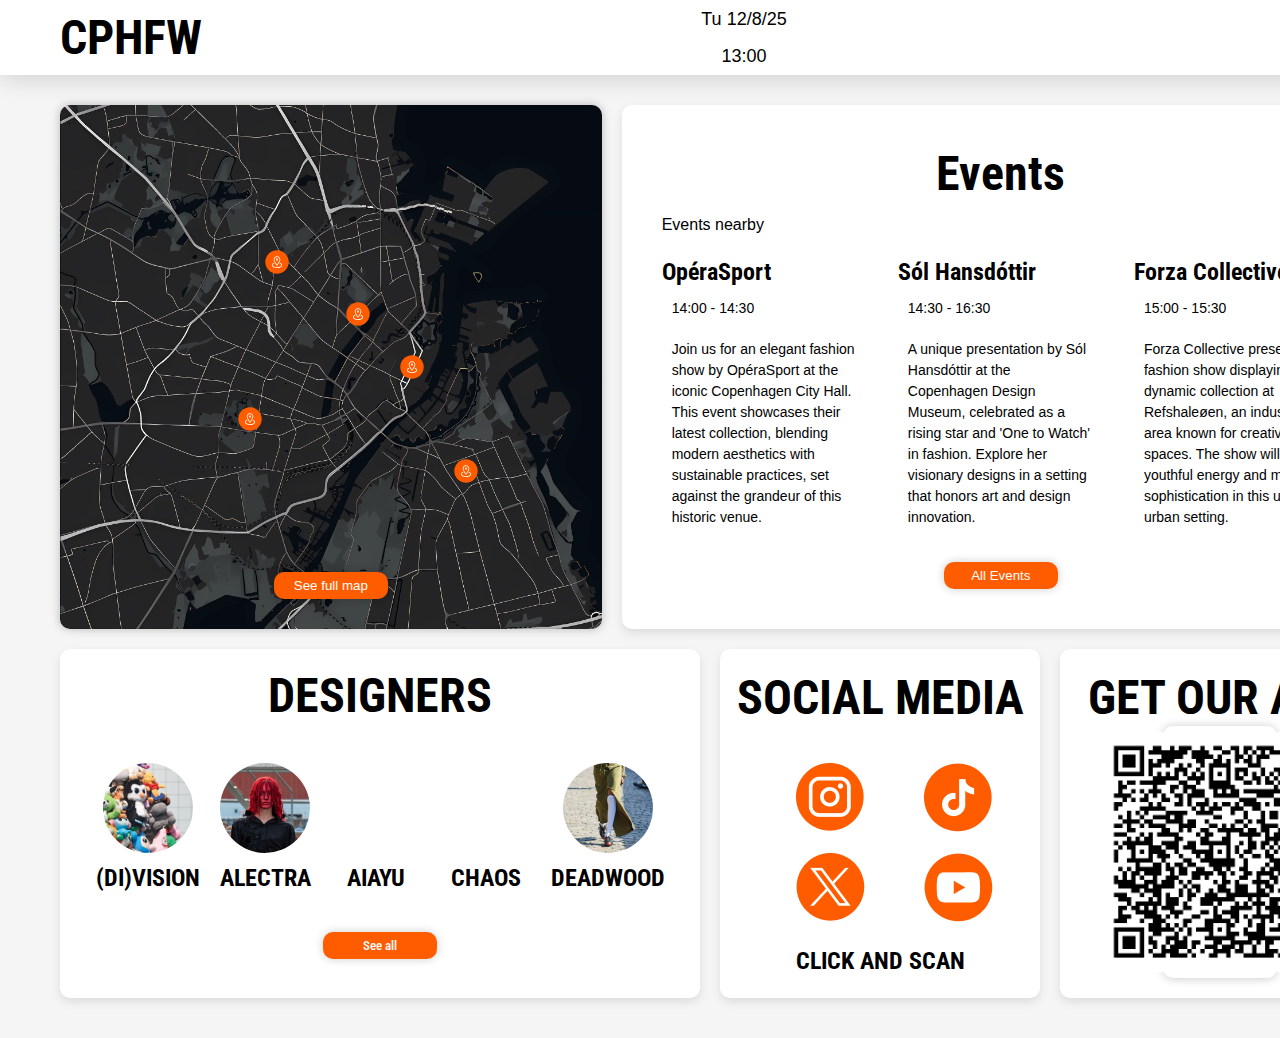
==== index.html @ a3211d07 "buttons" ====
<!DOCTYPE html>
<html lang="en">
<head>
    <meta charset="UTF-8">
    <meta name="viewport" content="width=device-width, initial-scale=1.0">
    <title>CPHFW</title>
    <link rel="stylesheet" href="styles/home/main.css">
</head>
<body>
    <nav>
        <a href="index.html"><h1>CPHFW</h1></a>
        <div>
            <p id="nav-date">Tu 12/8/25</p>
            <p id="nav-time">13:00</p>
        </div>
        <h1>20°C</h1>
    </nav>
<main>
    <div class="main-container">
        <div class="top-container">
<!-- map on the homepage-->
            <div class="map_home" onclick="navigateTo('pages/map.html')">
                <img src="resources/map.png" class="map_image" alt="map">
                <img src="resources/icons/pinicon.svg" class="pin_home" style="top: 30%; left: 40%;" alt="Location Pin">
                <img src="resources/icons/pinicon.svg" class="pin_home" style="top: 40%; left: 55%;" alt="Location Pin">
                <img src="resources/icons/pinicon.svg" class="pin_home" style="top: 50%; left: 65%;" alt="Location Pin">
                <img src="resources/icons/pinicon.svg" class="pin_home" style="top: 60%; left: 35%;" alt="Location Pin">
                <img src="resources/icons/pinicon.svg" class="pin_home" style="top: 70%; left: 75%;" alt="Location Pin">
                <button class="see_full_map_button" onclick="navigateTo('pages/map.html')">See full map</button><!--put the page-->

            </div>
            
            <div class="events-card">
                <h1>Events</h1>
                <p>Events nearby</p>
                <div class="event-list"></div>
                <button class="primary-button" onclick="navigateTo('pages/events.html')">All Events</button>
            </div>
        </div>
        <div class="bottom-container">

            <div class="designers_card">
                <h1>DESIGNERS</h1>
                <div class="designers_cards">
                    <div class="each_designer" onclick="goToDesigner(1)"><!--put the page-->
                        <div class="image_mask" style="background-image: url(resources/designericons/division.jpg); background-size: 400%; background-position: 70% 30%;" ></div>
                        <h2>(DI)VISION</h2>
                    </div>
                    <div class="each_designer" onclick="goToDesigner(4)"><!--put the page-->
                        <div class="image_mask" style="background-image: url(resources/designericons/alectra.jpg); background-size: 200%; background-position: 50% -2%;"></div>
                        <h2>ALECTRA</h2>
                    </div>
                    <div class="each_designer" onclick="goToDesigner(3)"><!--put the page-->
                        <div class="image_mask" style="background-image: url(resources/designericons/aiayu.jpg); background-size: 400%; background-position: 70% 40%;"></div>
                        <h2>AIAYU</h2>
                    </div>
                    <div class="each_designer" onclick="goToDesigner(11)"><!--put the page-->
                        <div class="image_mask" style="background-image: url(resources/designericons/chaos.jpg); background-size: 150%; background-position: 50% 10%;"></div>
                        <h2>CHAOS</h2>
                    </div>
                    <div class="each_designer" onclick="goToDesigner(10)"><!--put the page-->
                        <div class="image_mask" style="background-image: url(resources/designericons/deadwood.jpg); background-size: 120%; background-position: 50% 100%;"></div>
                        <h2>DEADWOOD</h2>
                    </div>
                </div>
                <button class="primary-button" class="see_all_button" onclick="navigateTo('pages/designers.html')"><!--put the page-->See all</button>
            </div>

            <div class="social_media_card">
                <h1>SOCIAL MEDIA</h1>
                <div class="group_parent">
                    <button class="social_button" data-qr="resources/images/instagramQR.png">
                        <img src="resources/images/instagram.png" alt="instagram">
                    </button>
                    <button class="social_button" data-qr="resources/images/tiktokQR.png">
                        <img src="resources/images/tiktok.png" alt="tiktok">
                    </button>
                    <button class="social_button" data-qr="resources/images/twitterQR.png">
                        <img src="resources/images/twitter.png" alt="twitter">
                    </button>
                    <button class="social_button" data-qr="resources/images/youtubeQR.png">
                        <img src="resources/images/youtube.png" alt="youtube">
                    </button>
                </div>
                <h2>CLICK AND SCAN</h2>
                </div>
        
           
                <div class="rectangle">
                    <div class="main_text">GET OUR APP</div>
                    <button id="appQRButton" class="QR_code" data-qr="resources/images/appQR.png"><img src="resources/images/appQR.png" alt="CPHFW APP"></button>
                </div>
        </div>
    </div>
    <div class="qr-container" id="qr-container">
        <div class="QR_header">
            <button class="close-button">
                <img src="resources/images/arrow-back.png" alt="back button">
            </button>
            <div class="title">INSTAGRAM</div>
        </div>
        <div class="QR_body">
            <img src="resources/images/instagramQR.png" alt="QR code instagram">
        </div>
    </div>
    <div id="overlay"></div>
</main>
    <script src="javascript/home.js"></script>
    <script src="designers.js"></script>
    <script src="each-designer.js"></script>
</body>
</html>
---- styles/home/main.css ----
@import url('../general.css');
@import url('events-card.css');
@import url('social_media_card.css');
@import url('designers-card.css');
@import url('homemap.css');

.main-container, .top-container, .bottom-container {
    display: grid;
    height: 100%;
    gap: 20px;
}

.main-container{ 
    grid-template-rows: 3fr 2fr; 
}

.top-container {
    grid-template-columns: 5fr 7fr;
}

.bottom-container {
    grid-template-columns: 6fr 3fr 3fr;
}

.rectangle{
    background-color: var(--color-white);
    border-radius: 10px;
    display: flex;
    flex-direction: column;
    align-items: center;
    justify-content: space-around;
    box-shadow: 0 4px 10px rgba(0, 0, 0, 0.1); 
    padding: 20px;
}
.main_text{
  font-optical-sizing: auto;
  font: var(--font-style-header);
  font-style: normal;
  text-align: center;
  line-height: normal;
}

.QR_code{
    cursor: pointer;
    border: none;
    background: none;
    display: flex;
    align-items: center;
    justify-content: center;
}

.QR_code img {
    width: 240px;
    height: 240px;
    object-fit: cover;
}
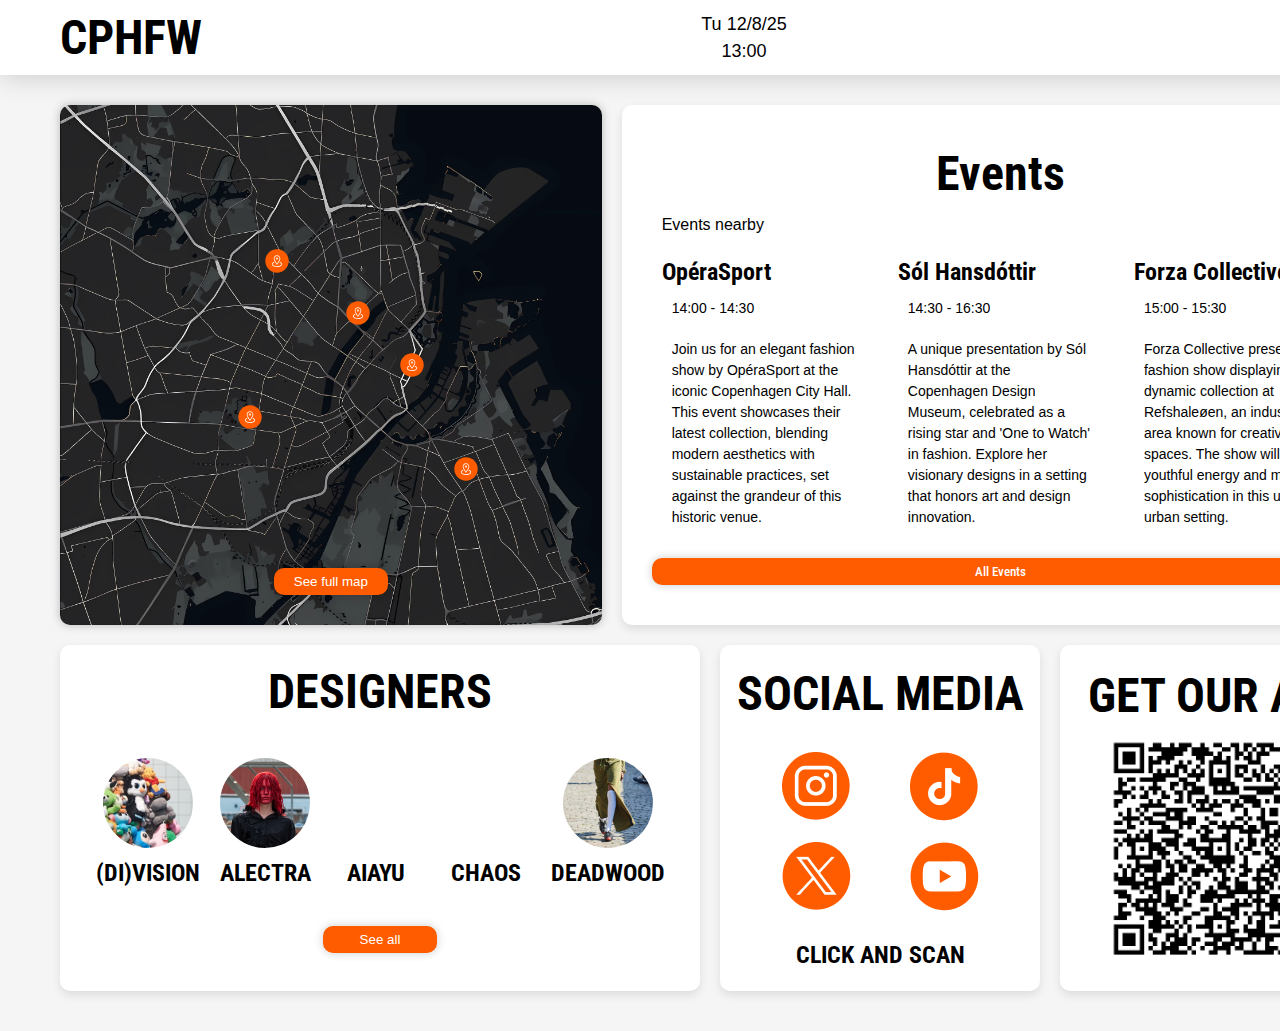
==== commit 8654bbc8: "half done with data" ====
--- a/index.html
+++ b/index.html
@@ -18,7 +18,6 @@
 <main>
     <div class="main-container">
         <div class="top-container">
-<!-- map on the homepage-->
             <div class="map_home" onclick="navigateTo('pages/map.html')">
                 <img src="resources/map.png" class="map_image" alt="map">
                 <img src="resources/icons/pinicon.svg" class="pin_home" style="top: 30%; left: 40%;" alt="Location Pin">
@@ -34,7 +33,7 @@
                 <h1>Events</h1>
                 <p>Events nearby</p>
                 <div class="event-list"></div>
-                <button class="primary-button" onclick="navigateTo('pages/events.html')">All Events</button>
+                <button class="primary-button" id="more_events_button">All Events</button>
             </div>
         </div>
         <div class="bottom-container">
@@ -63,7 +62,7 @@
                         <h2>DEADWOOD</h2>
                     </div>
                 </div>
-                <button class="primary-button" class="see_all_button" onclick="navigateTo('pages/designers.html')"><!--put the page-->See all</button>
+                <button class="see_all_button" onclick="navigateTo('pages/designers.html')"><!--put the page-->See all</button>
             </div>
 
             <div class="social_media_card">
@@ -105,8 +104,8 @@
     </div>
     <div id="overlay"></div>
 </main>
-    <script src="javascript/home.js"></script>
-    <script src="designers.js"></script>
-    <script src="each-designer.js"></script>
+    <script type="module" src="javascript/home.js"></script>
+    <script type="module" src="javascript/designers.js"></script>
+    <script type="module" src="javascript/each-designer.js"></script>
 </body>
 </html>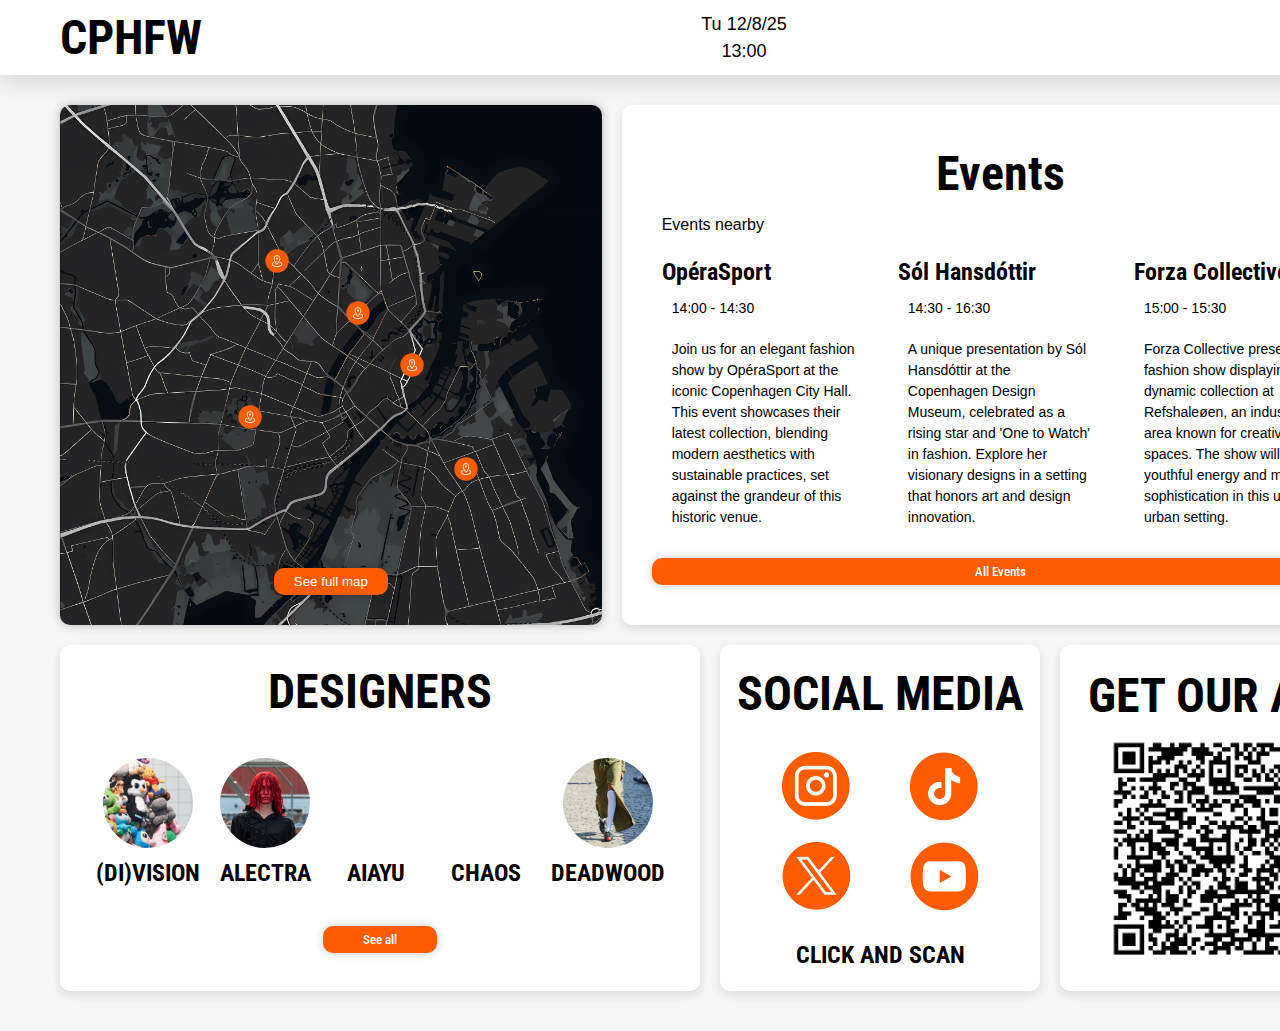
==== commit 072df1a1: "Merge branch 'main' of https://github.com/Flex-Wrap/CPHFW" ====
--- a/index.html
+++ b/index.html
@@ -33,7 +33,7 @@
                 <h1>Events</h1>
                 <p>Events nearby</p>
                 <div class="event-list"></div>
-                <button class="primary-button" id="more_events_button">All Events</button>
+                <button class="primary-button" onclick="navigateTo('pages/events.html')">All Events</button>
             </div>
         </div>
         <div class="bottom-container">
@@ -62,7 +62,7 @@
                         <h2>DEADWOOD</h2>
                     </div>
                 </div>
-                <button class="see_all_button" onclick="navigateTo('pages/designers.html')"><!--put the page-->See all</button>
+                <button class="primary-button" class="see_all_button" onclick="navigateTo('pages/designers.html')"><!--put the page-->See all</button>
             </div>
 
             <div class="social_media_card">
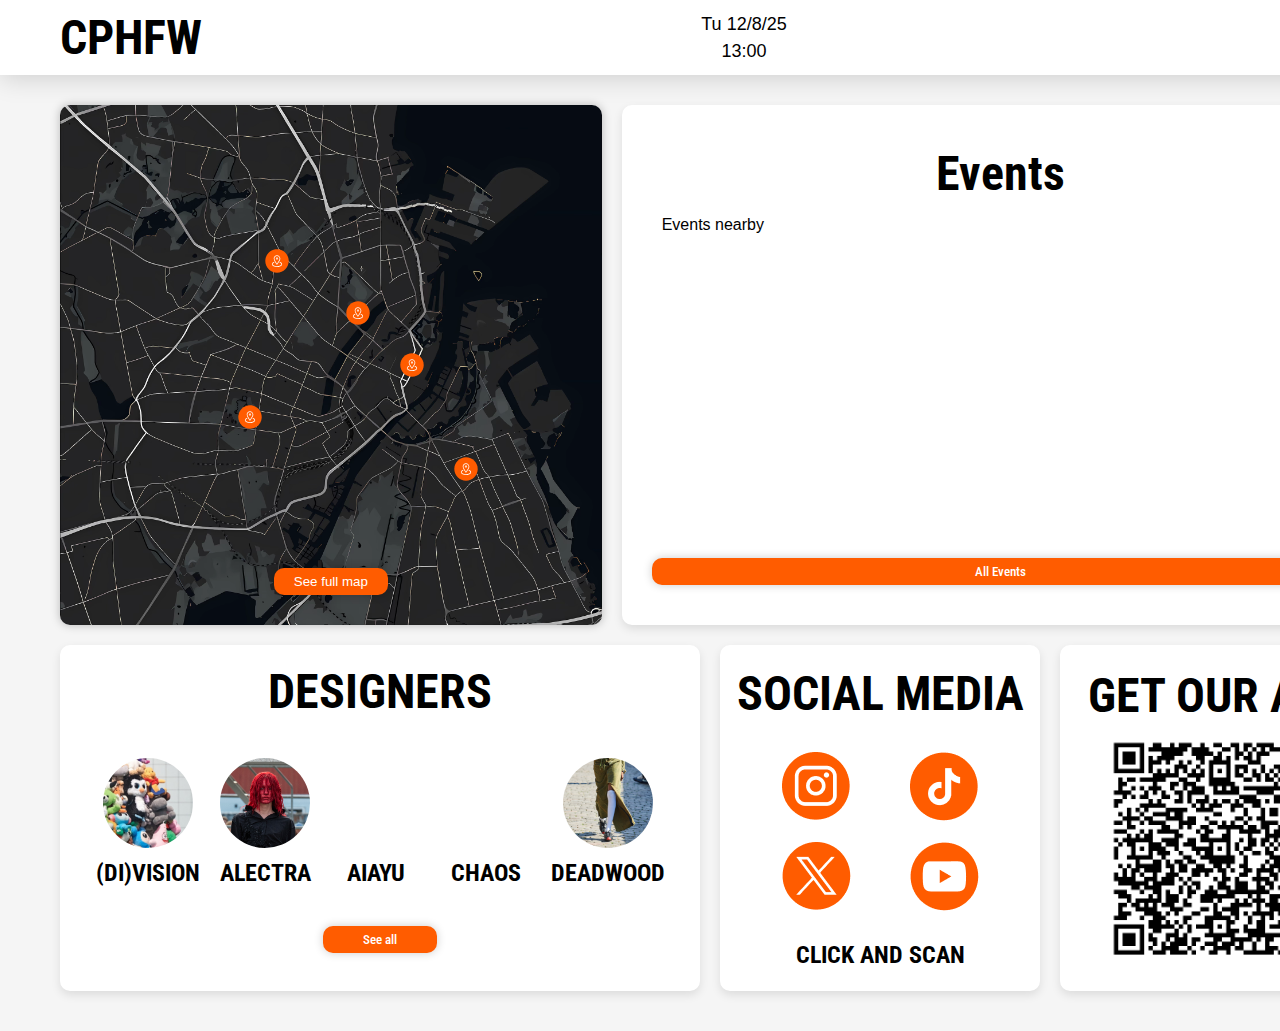
==== commit be408290: "trying to fix connections" ====
--- a/index.html
+++ b/index.html
@@ -62,7 +62,7 @@
                         <h2>DEADWOOD</h2>
                     </div>
                 </div>
-                <button class="primary-button" class="see_all_button" onclick="navigateTo('pages/designers.html')"><!--put the page-->See all</button>
+                <button class="primary-button" class="see_all_button" onclick="navigateTo('../pages/designers.html')"><!--put the page-->See all</button>
             </div>
 
             <div class="social_media_card">
@@ -104,8 +104,8 @@
     </div>
     <div id="overlay"></div>
 </main>
-    <script type="module" src="javascript/home.js"></script>
-    <script type="module" src="javascript/designers.js"></script>
-    <script type="module" src="javascript/each-designer.js"></script>
+    <script type="module" src="../CPHFW/javascript/home.js"></script>
+    <script type="module" src="../CPHFW/javascript/designers.js"></script>
+    <script type="module" src="../CPHFW/javascript/each-designer.js"></script>
 </body>
 </html>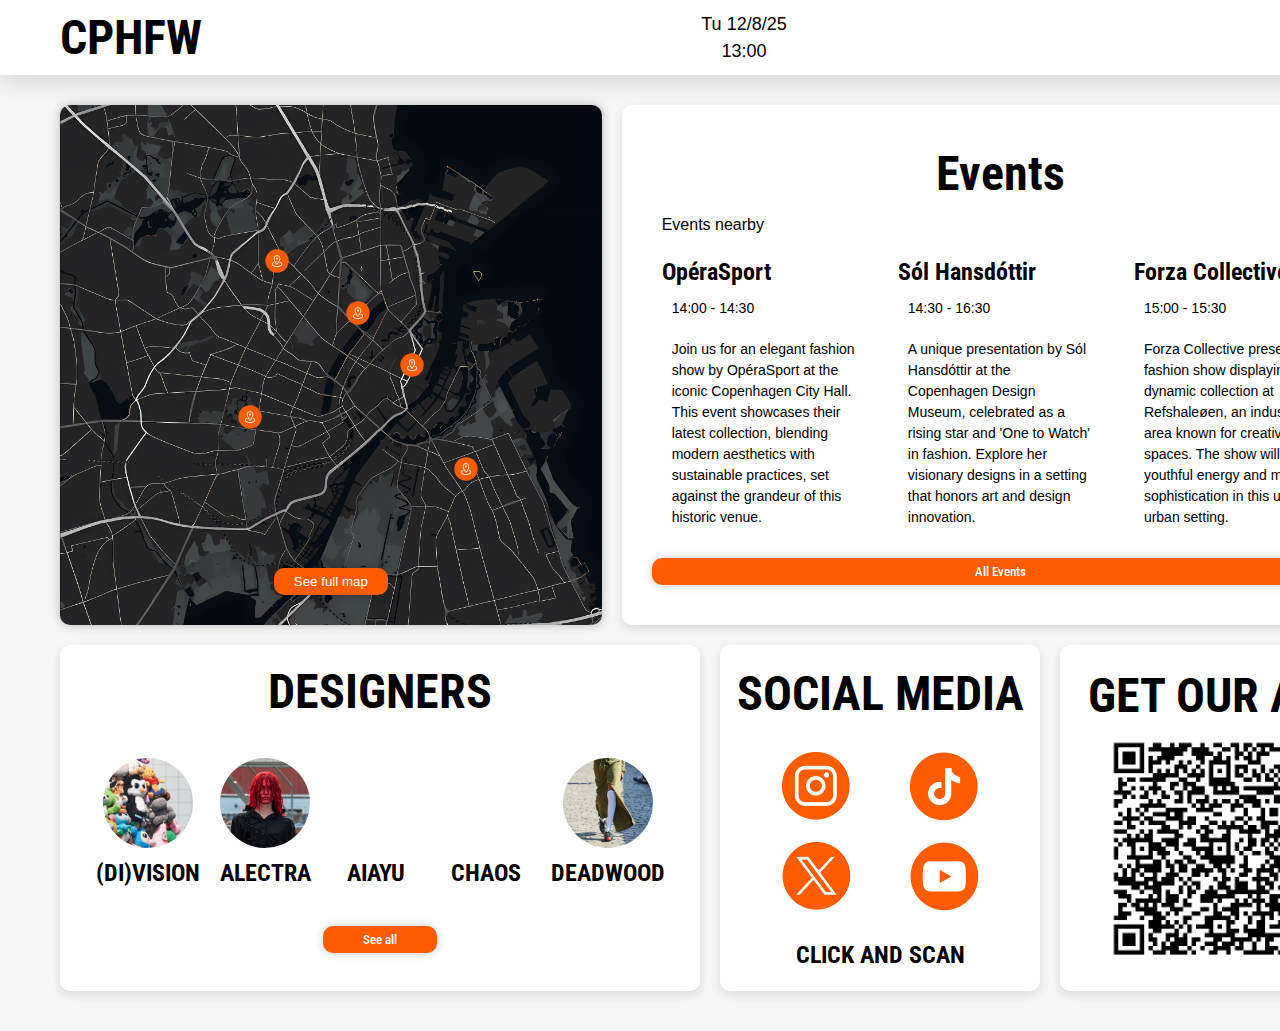
==== commit 3bea7477: "nvm" ====
--- a/index.html
+++ b/index.html
@@ -104,8 +104,8 @@
     </div>
     <div id="overlay"></div>
 </main>
-    <script type="module" src="../CPHFW/javascript/home.js"></script>
-    <script type="module" src="../CPHFW/javascript/designers.js"></script>
-    <script type="module" src="../CPHFW/javascript/each-designer.js"></script>
+    <script type="module" src="javascript/home.js"></script>
+    <script type="module" src="javascript/designers.js"></script>
+    <script type="module" src="javascript/each-designer.js"></script>
 </body>
 </html>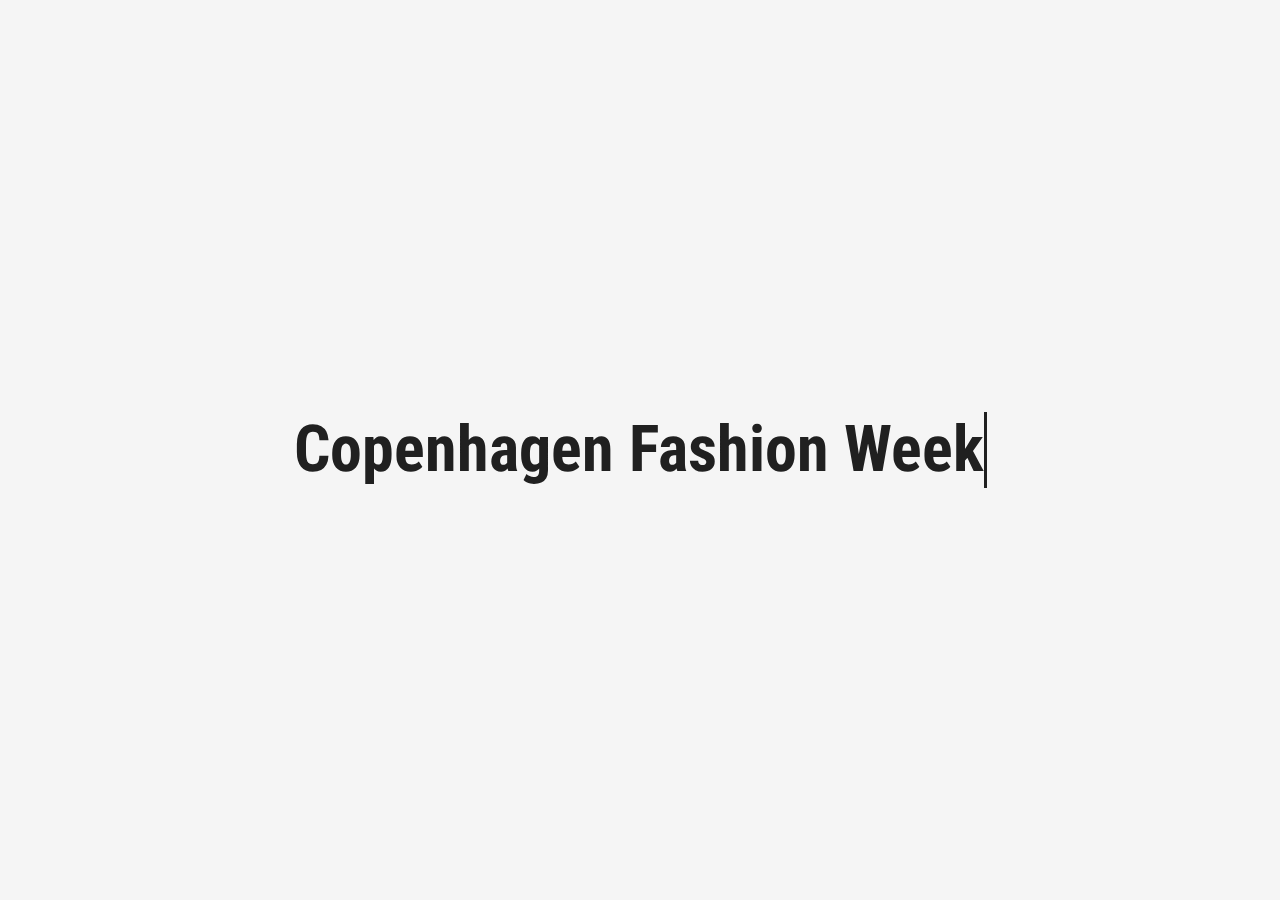
==== commit 1ad9c12f: "adding intro page, fixing routing for all the pages, making all pages Desktop sized (fixed)" ====
--- a/index.html
+++ b/index.html
@@ -3,109 +3,14 @@
 <head>
     <meta charset="UTF-8">
     <meta name="viewport" content="width=device-width, initial-scale=1.0">
-    <title>CPHFW</title>
-    <link rel="stylesheet" href="styles/home/main.css">
+    <title>Welcome</title>
+    <link rel="stylesheet" href="styles/intro.css">
 </head>
 <body>
-    <nav>
-        <a href="index.html"><h1>CPHFW</h1></a>
-        <div>
-            <p id="nav-date">Tu 12/8/25</p>
-            <p id="nav-time">13:00</p>
-        </div>
-        <h1>20°C</h1>
-    </nav>
-<main>
-    <div class="main-container">
-        <div class="top-container">
-            <div class="map_home" onclick="navigateTo('pages/map.html')">
-                <img src="resources/map.png" class="map_image" alt="map">
-                <img src="resources/icons/pinicon.svg" class="pin_home" style="top: 30%; left: 40%;" alt="Location Pin">
-                <img src="resources/icons/pinicon.svg" class="pin_home" style="top: 40%; left: 55%;" alt="Location Pin">
-                <img src="resources/icons/pinicon.svg" class="pin_home" style="top: 50%; left: 65%;" alt="Location Pin">
-                <img src="resources/icons/pinicon.svg" class="pin_home" style="top: 60%; left: 35%;" alt="Location Pin">
-                <img src="resources/icons/pinicon.svg" class="pin_home" style="top: 70%; left: 75%;" alt="Location Pin">
-                <button class="see_full_map_button" onclick="navigateTo('pages/map.html')">See full map</button><!--put the page-->
+    <div class="loading-screen">
+        <h1 id="name">Copenhagen Fashion Week</h1>
+    </div>
 
-            </div>
-            
-            <div class="events-card">
-                <h1>Events</h1>
-                <p>Events nearby</p>
-                <div class="event-list"></div>
-                <button class="primary-button" onclick="navigateTo('pages/events.html')">All Events</button>
-            </div>
-        </div>
-        <div class="bottom-container">
-
-            <div class="designers_card">
-                <h1>DESIGNERS</h1>
-                <div class="designers_cards">
-                    <div class="each_designer" onclick="goToDesigner(1)"><!--put the page-->
-                        <div class="image_mask" style="background-image: url(resources/designericons/division.jpg); background-size: 400%; background-position: 70% 30%;" ></div>
-                        <h2>(DI)VISION</h2>
-                    </div>
-                    <div class="each_designer" onclick="goToDesigner(4)"><!--put the page-->
-                        <div class="image_mask" style="background-image: url(resources/designericons/alectra.jpg); background-size: 200%; background-position: 50% -2%;"></div>
-                        <h2>ALECTRA</h2>
-                    </div>
-                    <div class="each_designer" onclick="goToDesigner(3)"><!--put the page-->
-                        <div class="image_mask" style="background-image: url(resources/designericons/aiayu.jpg); background-size: 400%; background-position: 70% 40%;"></div>
-                        <h2>AIAYU</h2>
-                    </div>
-                    <div class="each_designer" onclick="goToDesigner(11)"><!--put the page-->
-                        <div class="image_mask" style="background-image: url(resources/designericons/chaos.jpg); background-size: 150%; background-position: 50% 10%;"></div>
-                        <h2>CHAOS</h2>
-                    </div>
-                    <div class="each_designer" onclick="goToDesigner(10)"><!--put the page-->
-                        <div class="image_mask" style="background-image: url(resources/designericons/deadwood.jpg); background-size: 120%; background-position: 50% 100%;"></div>
-                        <h2>DEADWOOD</h2>
-                    </div>
-                </div>
-                <button class="primary-button" class="see_all_button" onclick="navigateTo('../pages/designers.html')"><!--put the page-->See all</button>
-            </div>
-
-            <div class="social_media_card">
-                <h1>SOCIAL MEDIA</h1>
-                <div class="group_parent">
-                    <button class="social_button" data-qr="resources/images/instagramQR.png">
-                        <img src="resources/images/instagram.png" alt="instagram">
-                    </button>
-                    <button class="social_button" data-qr="resources/images/tiktokQR.png">
-                        <img src="resources/images/tiktok.png" alt="tiktok">
-                    </button>
-                    <button class="social_button" data-qr="resources/images/twitterQR.png">
-                        <img src="resources/images/twitter.png" alt="twitter">
-                    </button>
-                    <button class="social_button" data-qr="resources/images/youtubeQR.png">
-                        <img src="resources/images/youtube.png" alt="youtube">
-                    </button>
-                </div>
-                <h2>CLICK AND SCAN</h2>
-                </div>
-        
-           
-                <div class="rectangle">
-                    <div class="main_text">GET OUR APP</div>
-                    <button id="appQRButton" class="QR_code" data-qr="resources/images/appQR.png"><img src="resources/images/appQR.png" alt="CPHFW APP"></button>
-                </div>
-        </div>
-    </div>
-    <div class="qr-container" id="qr-container">
-        <div class="QR_header">
-            <button class="close-button">
-                <img src="resources/images/arrow-back.png" alt="back button">
-            </button>
-            <div class="title">INSTAGRAM</div>
-        </div>
-        <div class="QR_body">
-            <img src="resources/images/instagramQR.png" alt="QR code instagram">
-        </div>
-    </div>
-    <div id="overlay"></div>
-</main>
-    <script type="module" src="javascript/home.js"></script>
-    <script type="module" src="javascript/designers.js"></script>
-    <script type="module" src="javascript/each-designer.js"></script>
+    <script src="javascript/intro.js"></script>
 </body>
 </html>--- a/styles/intro.css
+++ b/styles/intro.css
@@ -0,0 +1,50 @@
+@import url('general.css');
+
+body, html {
+    height: 100%;
+    display: flex;
+    justify-content: center;
+    align-items: center;
+    background-color: var(--color-grey);
+    color: var(--color-light-black);
+    font-family: Arial, sans-serif;
+}
+
+.loading-screen {
+    display: flex;
+    justify-content: center;
+    align-items: center;
+    text-align: center;
+}
+
+#name {
+    font-size: 64px;
+    overflow: hidden; 
+    white-space: nowrap; 
+    border-right: 3px solid var(--color-light-black);
+    ;
+
+    animation-name: typing, blink, fadeOut;
+    animation-duration: 3s, 0.5s, 1s;
+    animation-timing-function: steps(30), step-end, ease;
+    animation-delay: 0s, 0s, 3s;
+    animation-iteration-count: 1, infinite, 1;
+    animation-direction: normal, alternate, normal;
+    animation-fill-mode: forwards, forwards, forwards;
+}
+
+@keyframes typing {
+    from { width: 0; }
+    to { width: 100%; }
+}
+
+/* Blinking cursor */
+@keyframes blink {
+    50% { border-color: transparent; }
+}
+
+/* Fade-out effect */
+@keyframes fadeOut {
+    from { opacity: 1; }
+    to { opacity: 0; }
+}